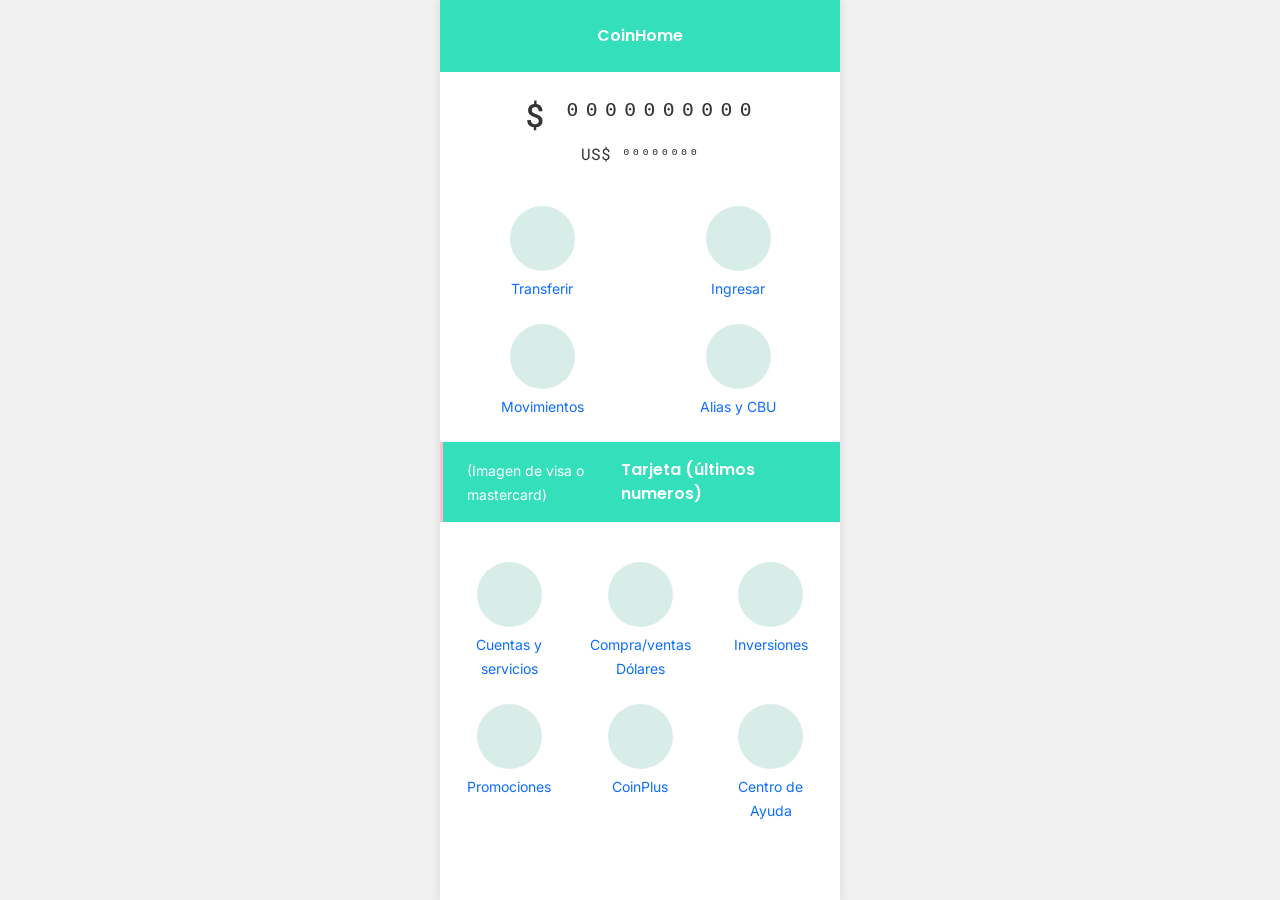
==== html/index.html @ fdc417c2 "Initial Commit: add files" ====
<!DOCTYPE html>
<html lang="es">
<head>
    <meta charset="UTF-8">
    <meta name="viewport" content="width=device-width, initial-scale=1.0">
    <title>CoinHome - Principal</title>
    <link href="https://cdn.jsdelivr.net/npm/bootstrap@5.3.3/dist/css/bootstrap.min.css" rel="stylesheet">
    <link rel="stylesheet" href="../css/styles.css">
</head>
<body>
    <div class="container-fluid p-0 d-flex flex-column" style="box-shadow: 0 0 10px rgba(0,0,0,0.1);">
        
        <div class="screen-header-color text-center font-poppins py-4">
            CoinHome
        </div>

        <div class="screen-white-body flex-grow-1 p-0"> 
            
            <div class="text-center py-4 px-3">
                <h1 class="font-roboto-mono fw-medium fs-2">$ ⁰⁰⁰⁰⁰⁰⁰⁰⁰⁰</h1>
                <p class="font-roboto-mono fw-normal fs-6">US$ ⁰⁰⁰⁰⁰⁰⁰⁰</p>
            </div>

            <div class="row text-center px-3 justify-content-center">
                <div class="col-6 mb-4">
                    <a href="transferir_datos.html" class="d-block text-decoration-none">
                        <div class="btn-icono-circle mx-auto"></div>
                        <small>Transferir</small>
                    </a>
                </div>
                <div class="col-6 mb-4">
                    <a href="#" class="d-block text-decoration-none">
                        <div class="btn-icono-circle mx-auto"></div>
                        <small>Ingresar</small>
                    </a>
                </div>
                <div class="col-6 mb-4">
                    <a href="#" class="d-block text-decoration-none">
                        <div class="btn-icono-circle mx-auto"></div>
                        <small>Movimientos</small>
                    </a>
                </div>
                <div class="col-6 mb-4">
                    <a href="#" class="d-block text-decoration-none">
                        <div class="btn-icono-circle mx-auto"></div>
                        <small>Alias y CBU</small>
                    </a>
                </div>
            </div>

            <div class="section-tarjeta row align-items-center m-0 py-3" style="margin-top: 0;"> 
                <div class="col-5">
                    <small>(Imagen de visa o mastercard)</small>
                </div>
                <div class="col-7 font-poppins fw-semi-bold fs-6">
                    Tarjeta (últimos numeros)
                </div>
            </div>

            <div class="text-center px-3 py-3 flex-grow-1" style="background-color: white;">
                <div class="row pt-4 justify-content-center"> 
                    <div class="col-4 mb-4">
                        <a href="#" class="d-block text-decoration-none">
                            <div class="btn-icono-circle mx-auto"></div>
                            <small>Cuentas y servicios</small>
                        </a>
                    </div>
                    <div class="col-4 mb-4">
                        <a href="#" class="d-block text-decoration-none">
                            <div class="btn-icono-circle mx-auto"></div>
                            <small>Compra/ventas Dólares</small>
                        </a>
                    </div>
                    <div class="col-4 mb-4">
                        <a href="#" class="d-block text-decoration-none">
                            <div class="btn-icono-circle mx-auto"></div>
                            <small>Inversiones</small>
                        </a>
                    </div>
                    <div class="col-4 mb-4">
                        <a href="#" class="d-block text-decoration-none">
                            <div class="btn-icono-circle mx-auto"></div>
                            <small>Promociones</small>
                        </a>
                    </div>
                    <div class="col-4 mb-4">
                        <a href="#" class="d-block text-decoration-none">
                            <div class="btn-icono-circle mx-auto"></div>
                            <small>CoinPlus</small>
                        </a>
                    </div>
                    <div class="col-4 mb-4">
                        <a href="bienvenida_usuario.html" class="d-block text-decoration-none">
                            <div class="btn-icono-circle mx-auto"></div>
                            <small>Centro de Ayuda</small>
                        </a>
                    </div>
                </div>
            </div>
        </div>
    </div>
</body>
</html>
---- css/styles.css ----
/* Importación de Tipografías desde Google Fonts */
@import url('https://fonts.googleapis.com/css2?family=Inter:wght@400;500;600;700&family=Poppins:wght@600;700&family=Roboto+Mono:wght@400;500&display=swap');

/* Variables de Color de CoinHome */
:root {
    --color-principal: #34E0BB; /* Turquesa/Menta de Encabezados/Botones */
    --color-fondo: #F0F0F0; /* Gris claro de la sección principal */
    --color-exito: #4CAF50; /* Verde de la pantalla de éxito */
    --color-error: #dd2f23; /* Rojo de la pantalla de error */
    --color-texto-claro: #FFFFFF;
    --color-texto-oscuro: #333333;
    --color-divisor: #FFC0CB; /* Rosa claro de la línea divisoria */
    --color-error-icon-bg: #FFFFFF; /* Fondo del círculo del icono X */
    --color-error-icon-border: #CCCCCC; /* Borde del círculo del icono X */
    --color-error-icon-text: #333333; /* Color de la X */
}

/* *** ESTILOS GLOBALES PARA FIJAR DIMENSIONES Y ELIMINAR SCROLL *** */
body {
    background-color: var(--color-fondo);
    font-family: 'Inter', sans-serif;
    color: var(--color-texto-oscuro);
    
    /* MODIFICACIONES CLAVE: */
    overflow: hidden; /* Elimina el desplazamiento (scroll) */
    height: 100vh; /* Fija la altura del body al 100% del viewport */
    margin: 0;
}

.container-fluid {
    /* Altura fija para que coincida con la altura del body */
    height: 100vh; 
    /* Estilos para el contenedor de la app */
    max-width: 400px;
    margin: auto; 
    box-shadow: 0 0 10px rgba(0,0,0,0.1);

    /* Asegura que el contenido (flex-grow-1) ocupe el espacio restante */
    display: flex;
    flex-direction: column;
}

/* Tipografía */
.font-poppins { font-family: 'Poppins', sans-serif; }
.font-roboto-mono { font-family: 'Roboto Mono', monospace; }
.fw-semi-bold { font-weight: 600; }
.fw-medium { font-weight: 500; }

/* Estilos de Encabezados y Secciones de Color (screen-header-color) */
.header-coinhome {
    background-color: var(--color-principal);
    color: var(--color-texto-claro);
    padding: 20px 0;
    font-size: 1.5rem;
    font-weight: 600;
}

/* Estilos para Pantallas con cabecera de color (Estructura de la app) */
.screen-header-color {
    background-color: var(--color-principal); /* Turquesa/Menta */
    color: var(--color-texto-claro);
    padding: 30px 0; /* Altura del encabezado de estado */
    text-align: center;
    font-weight: 600;
}

/* Estilos para el cuerpo principal blanco (Ocupa el espacio restante) */
.screen-white-body {
    background-color: #FFFFFF;
    padding: 40px 20px;
    /* Eliminamos el min-height manual, flex-grow-1 se encarga de la altura */
}

/* Estilos de Botones Circulares (Simulacro de Iconografía) */
.btn-icono-circle {
    width: 65px;
    height: 65px;
    background-color: rgba(179, 219, 210, 0.5); /* Color claro para los círculos vacíos */
    border-radius: 50%;
    margin-bottom: 5px;
    display: flex;
    justify-content: center;
    align-items: center;
    color: var(--color-texto-oscuro);
    font-size: 0.75rem;
    text-align: center;
    line-height: 1.2;
    padding: 5px;
}

/* Estilo de la Sección de Tarjeta (Fondo de color dentro del cuerpo blanco) */
.section-tarjeta {
    background-color: var(--color-principal);
    color: var(--color-texto-claro);
    padding: 15px;
    position: relative;
    display: flex;
    align-items: center;
    margin-left: -20px; /* Ajuste para expandir a los bordes del contenedor blanco */
    margin-right: -20px;
}

/* Línea divisoria simulada */
.section-tarjeta::before {
    content: '';
    position: absolute;
    left: 0;
    top: 0;
    bottom: 0;
    width: 3px;
    background-color: var(--color-divisor);
}

/* Estilos para Botones Principales (parte inferior de las pantallas) */
.btn-bottom-primary {
    /* El ancho debe ser 100% dentro de su contenedor (ver HTML) */
    border-color: var(--color-principal);
    color: var(--color-texto-claro);
    padding: 15px 30px;
    border-radius: 50px;
    display: block;
    font-size: 1.1rem;
    font-weight: 600;
    text-decoration: none;
    text-align: center;
}

/* Pantallas de Estado (Éxito y Error) */
.screen-success {
    background-color: var(--color-exito);
}
.screen-error {
    background-color: var(--color-error);
}
.status-circle {
    width: 70px;
    height: 70px;
    border-radius: 50%;
    background-color: rgba(255, 255, 255, 0.5);
    margin: 0 auto 20px;
}
.error-icon {
    width: 70px;
    height: 70px;
    border-radius: 50%;
    background-color: var(--color-error-icon-bg); /* Fondo blanco */
    border: 1px solid var(--color-error-icon-border); /* Borde gris */
    color: var(--color-error-icon-text); /* Color de la X */
    font-family: 'Poppins', sans-serif; /* Poppins para la X */
    font-size: 2.5rem; /* X más grande */
    font-weight: bold;
    display: flex;
    justify-content: center;
    align-items: center;
    margin: 0 auto;
    line-height: 1; /* Para centrar la X verticalmente */
}

.btn-error-primary {
    background-color: var(--color-error); /* Usa el nuevo color para el botón */
    border-color: var(--color-error);
    color: var(--color-texto-claro);
    padding: 15px 30px;
    border-radius: 50px;
    display: block;
    font-size: 1.1rem;
    font-weight: 600;
    text-decoration: none;
    text-align: center;
    width: 100%; /* Ocupa el 100% del ancho del contenedor */
    margin: 0; /* Eliminar márgenes por defecto */
}
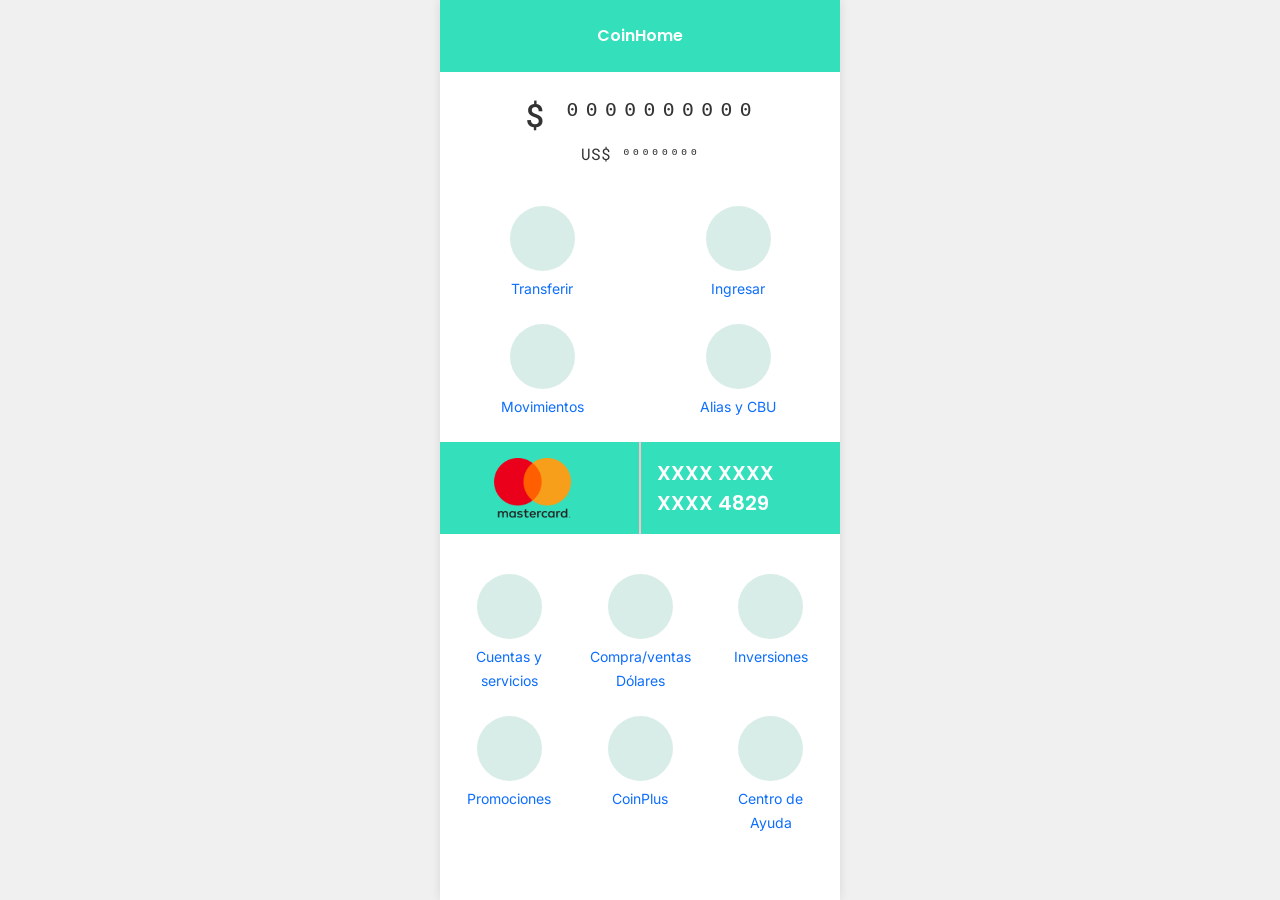
==== commit af6d1b86: "Image" ====
--- a/html/index.html
+++ b/html/index.html
@@ -49,11 +49,11 @@
             </div>
 
             <div class="section-tarjeta row align-items-center m-0 py-3" style="margin-top: 0;"> 
-                <div class="col-5">
-                    <small>(Imagen de visa o mastercard)</small>
+                <div class="col-5 d-flex justify-content-center align-items-center"> 
+                    <img src="../img/mastercard_logo.png" alt="Mastercard Logo" class="img-fluid" style="max-height: 60px;"> 
                 </div>
-                <div class="col-7 font-poppins fw-semi-bold fs-6">
-                    Tarjeta (últimos numeros)
+                <div class="col-7 font-poppins fw-semi-bold fs-5 ps-5"> 
+                    XXXX XXXX XXXX 4829
                 </div>
             </div>
 
--- a/css/styles.css
+++ b/css/styles.css
@@ -92,23 +92,26 @@
 .section-tarjeta {
     background-color: var(--color-principal);
     color: var(--color-texto-claro);
-    padding: 15px;
+    padding: 15px; /* Mantener padding general */
     position: relative;
     display: flex;
     align-items: center;
-    margin-left: -20px; /* Ajuste para expandir a los bordes del contenedor blanco */
+    margin-left: -20px;
     margin-right: -20px;
 }
 
-/* Línea divisoria simulada */
+/* Línea divisoria simulada - MODIFICACIÓN AQUÍ */
 .section-tarjeta::before {
     content: '';
     position: absolute;
-    left: 0;
-    top: 0;
-    bottom: 0;
-    width: 3px;
+    left: 50%;
+    top: 0; /* Estira la línea hasta el borde superior */
+    bottom: 0; /* Estira la línea hasta el borde inferior */
+    width: 2px;
     background-color: var(--color-divisor);
+    transform: translateX(-50%);
+    /* Opcional: Si quieres un pequeño margen arriba/abajo de la línea,
+       puedes usar top: 5px; bottom: 5px; */
 }
 
 /* Estilos para Botones Principales (parte inferior de las pantallas) */
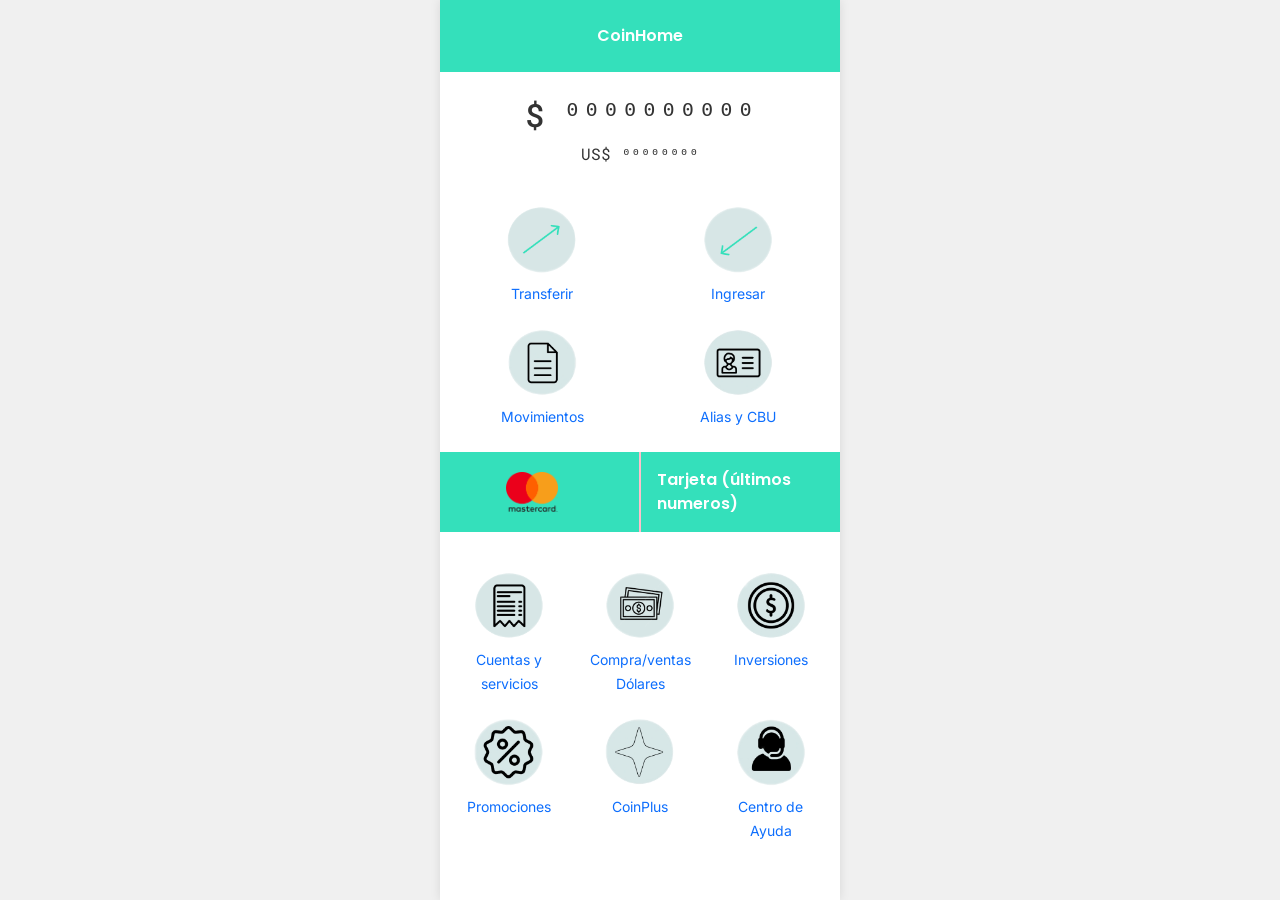
==== commit 51600a88: "Final UI Integration with icons" ====
--- a/html/index.html
+++ b/html/index.html
@@ -22,76 +22,116 @@
             </div>
 
             <div class="row text-center px-3 justify-content-center">
+                
+                
                 <div class="col-6 mb-4">
                     <a href="transferir_datos.html" class="d-block text-decoration-none">
-                        <div class="btn-icono-circle mx-auto"></div>
+                        <div class="mx-auto" style="width: 70px; height: 70px; margin-bottom: 5px;">
+                            <img src="../img/icon_transferir.png" alt="Transferir" class="img-fluid">
+                        </div>
                         <small>Transferir</small>
                     </a>
                 </div>
+                
+                
                 <div class="col-6 mb-4">
                     <a href="#" class="d-block text-decoration-none">
-                        <div class="btn-icono-circle mx-auto"></div>
+                        <div class="mx-auto" style="width: 70px; height: 70px; margin-bottom: 5px;">
+                            <img src="../img/icon_ingresar.png" alt="Ingresar" class="img-fluid">
+                        </div>
                         <small>Ingresar</small>
                     </a>
                 </div>
+                
+                
                 <div class="col-6 mb-4">
                     <a href="#" class="d-block text-decoration-none">
-                        <div class="btn-icono-circle mx-auto"></div>
+                        <div class="mx-auto" style="width: 70px; height: 70px; margin-bottom: 5px;">
+                            <img src="../img/icon_movimientos.png" alt="Movimientos" class="img-fluid">
+                        </div>
                         <small>Movimientos</small>
                     </a>
                 </div>
+                
+                
                 <div class="col-6 mb-4">
                     <a href="#" class="d-block text-decoration-none">
-                        <div class="btn-icono-circle mx-auto"></div>
+                        <div class="mx-auto" style="width: 70px; height: 70px; margin-bottom: 5px;">
+                            <img src="../img/icon_alias.png" alt="Alias y CBU" class="img-fluid">
+                        </div>
                         <small>Alias y CBU</small>
                     </a>
                 </div>
             </div>
 
             <div class="section-tarjeta row align-items-center m-0 py-3" style="margin-top: 0;"> 
-                <div class="col-5 d-flex justify-content-center align-items-center"> 
-                    <img src="../img/mastercard_logo.png" alt="Mastercard Logo" class="img-fluid" style="max-height: 60px;"> 
+                <div class="col-5 d-flex justify-content-center align-items-center">
+                    <img src="../img/mastercard_logo.png" alt="Mastercard Logo" class="img-fluid" style="max-height: 40px;">
                 </div>
-                <div class="col-7 font-poppins fw-semi-bold fs-5 ps-5"> 
-                    XXXX XXXX XXXX 4829
+                <div class="col-7 font-poppins fw-semi-bold fs-6 ps-5"> 
+                    Tarjeta (últimos numeros)
                 </div>
             </div>
 
             <div class="text-center px-3 py-3 flex-grow-1" style="background-color: white;">
                 <div class="row pt-4 justify-content-center"> 
+                    
+                    
                     <div class="col-4 mb-4">
                         <a href="#" class="d-block text-decoration-none">
-                            <div class="btn-icono-circle mx-auto"></div>
+                            <div class="mx-auto" style="width: 70px; height: 70px; margin-bottom: 5px;">
+                                <img src="../img/icon_cuentas.png" alt="Cuentas y servicios" class="img-fluid">
+                            </div>
                             <small>Cuentas y servicios</small>
                         </a>
                     </div>
+                    
+                    
                     <div class="col-4 mb-4">
                         <a href="#" class="d-block text-decoration-none">
-                            <div class="btn-icono-circle mx-auto"></div>
+                            <div class="mx-auto" style="width: 70px; height: 70px; margin-bottom: 5px;">
+                                <img src="../img/icon_dolares.png" alt="Compra/ventas Dólares" class="img-fluid">
+                            </div>
                             <small>Compra/ventas Dólares</small>
                         </a>
                     </div>
+                    
+                    
                     <div class="col-4 mb-4">
                         <a href="#" class="d-block text-decoration-none">
-                            <div class="btn-icono-circle mx-auto"></div>
+                            <div class="mx-auto" style="width: 70px; height: 70px; margin-bottom: 5px;">
+                                <img src="../img/icon_inversiones.png" alt="Inversiones" class="img-fluid">
+                            </div>
                             <small>Inversiones</small>
                         </a>
                     </div>
+                    
+                    
                     <div class="col-4 mb-4">
                         <a href="#" class="d-block text-decoration-none">
-                            <div class="btn-icono-circle mx-auto"></div>
+                            <div class="mx-auto" style="width: 70px; height: 70px; margin-bottom: 5px;">
+                                <img src="../img/icon_promociones.png" alt="Promociones" class="img-fluid">
+                            </div>
                             <small>Promociones</small>
                         </a>
                     </div>
+                    
+                    
                     <div class="col-4 mb-4">
                         <a href="#" class="d-block text-decoration-none">
-                            <div class="btn-icono-circle mx-auto"></div>
+                            <div class="mx-auto" style="width: 70px; height: 70px; margin-bottom: 5px;">
+                                <img src="../img/icon_coinplus.png" alt="CoinPlus" class="img-fluid">
+                            </div>
                             <small>CoinPlus</small>
                         </a>
                     </div>
+                    
+                    
                     <div class="col-4 mb-4">
                         <a href="bienvenida_usuario.html" class="d-block text-decoration-none">
-                            <div class="btn-icono-circle mx-auto"></div>
+                            <div class="mx-auto" style="width: 70px; height: 70px; margin-bottom: 5px;">
+                                <img src="../img/icon_ayuda.png" alt="Centro de Ayuda" class="img-fluid">
+                            </div>
                             <small>Centro de Ayuda</small>
                         </a>
                     </div>
